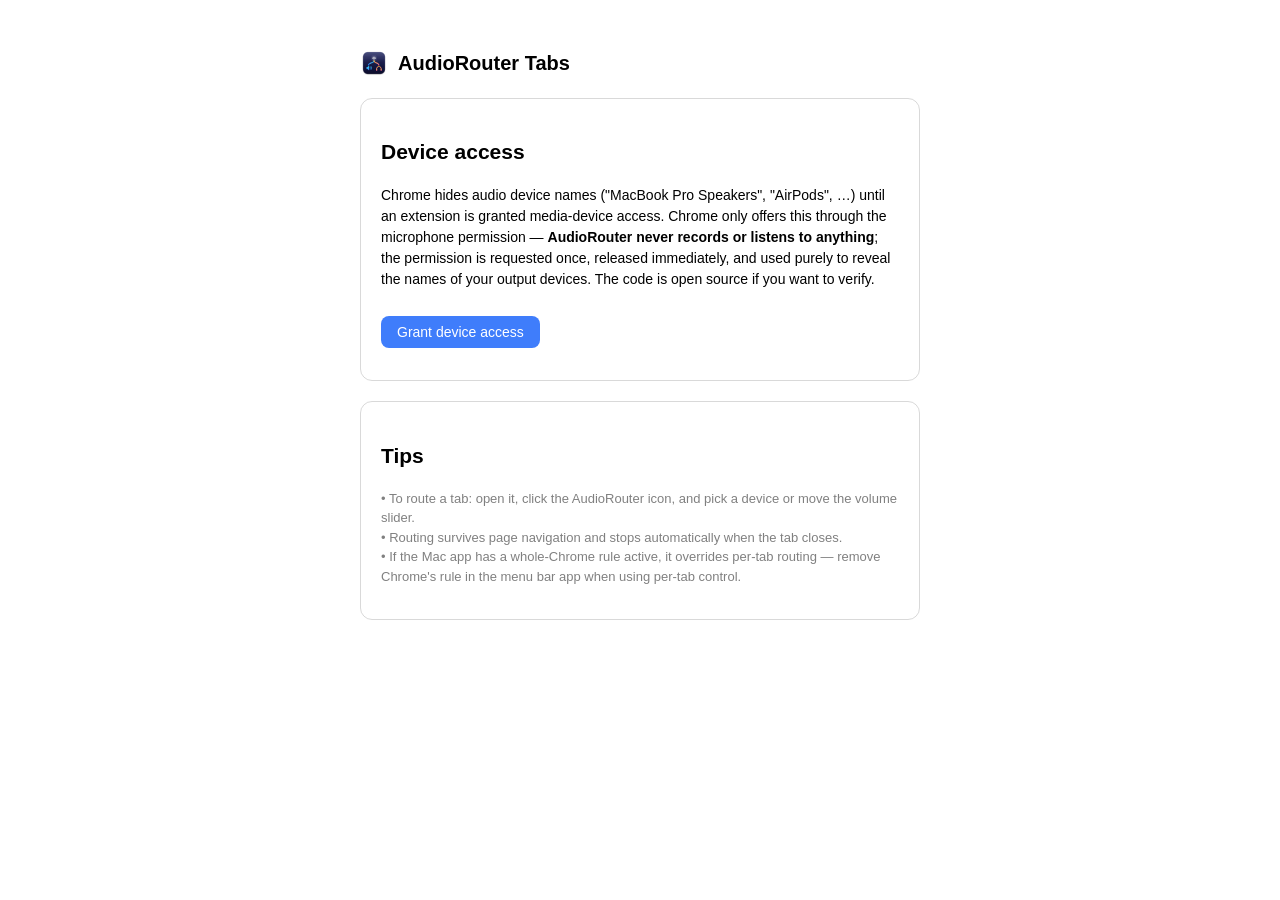
==== chrome-extension/options.html @ 45eea44f "Tri-state playback indicator fix + AudioRouter Tabs Chrome extension (per-tab routing & volume) - Au" ====
<!DOCTYPE html>
<html>
<head>
<meta charset="utf-8">
<title>AudioRouter Tabs — Settings</title>
<style>
  :root { color-scheme: light dark; }
  body {
    font: 14px/1.5 -apple-system, BlinkMacSystemFont, "Segoe UI", sans-serif;
    max-width: 560px;
    margin: 48px auto;
    padding: 0 24px;
  }
  h1 { font-size: 20px; display: flex; align-items: center; gap: 10px; }
  h1 img { width: 28px; height: 28px; }
  .card {
    border: 1px solid rgba(128, 128, 128, 0.3);
    border-radius: 12px;
    padding: 20px;
    margin-top: 20px;
  }
  button {
    border: none;
    border-radius: 8px;
    padding: 8px 16px;
    background: #3f7dfb;
    color: #fff;
    font-size: 14px;
    cursor: pointer;
    margin-top: 12px;
  }
  .status { margin-top: 12px; font-weight: 500; }
  .ok { color: #28a745; }
  .err { color: #e5484d; }
  .muted { color: gray; font-size: 13px; }
</style>
</head>
<body>
<h1><img src="icons/icon48.png" alt="">AudioRouter Tabs</h1>

<div class="card">
  <h2>Device access</h2>
  <p>
    Chrome hides audio device names ("MacBook Pro Speakers", "AirPods", …)
    until an extension is granted media-device access. Chrome only offers this
    through the microphone permission — <strong>AudioRouter never records or
    listens to anything</strong>; the permission is requested once, released
    immediately, and used purely to reveal the names of your output devices.
    The code is open source if you want to verify.
  </p>
  <button id="grant">Grant device access</button>
  <div class="status" id="status"></div>
</div>

<div class="card">
  <h2>Tips</h2>
  <p class="muted">
    • To route a tab: open it, click the AudioRouter icon, and pick a device or move the volume slider.<br>
    • Routing survives page navigation and stops automatically when the tab closes.<br>
    • If the Mac app has a whole-Chrome rule active, it overrides per-tab routing — remove Chrome's rule in the menu bar app when using per-tab control.
  </p>
</div>

<script src="options.js"></script>
</body>
</html>
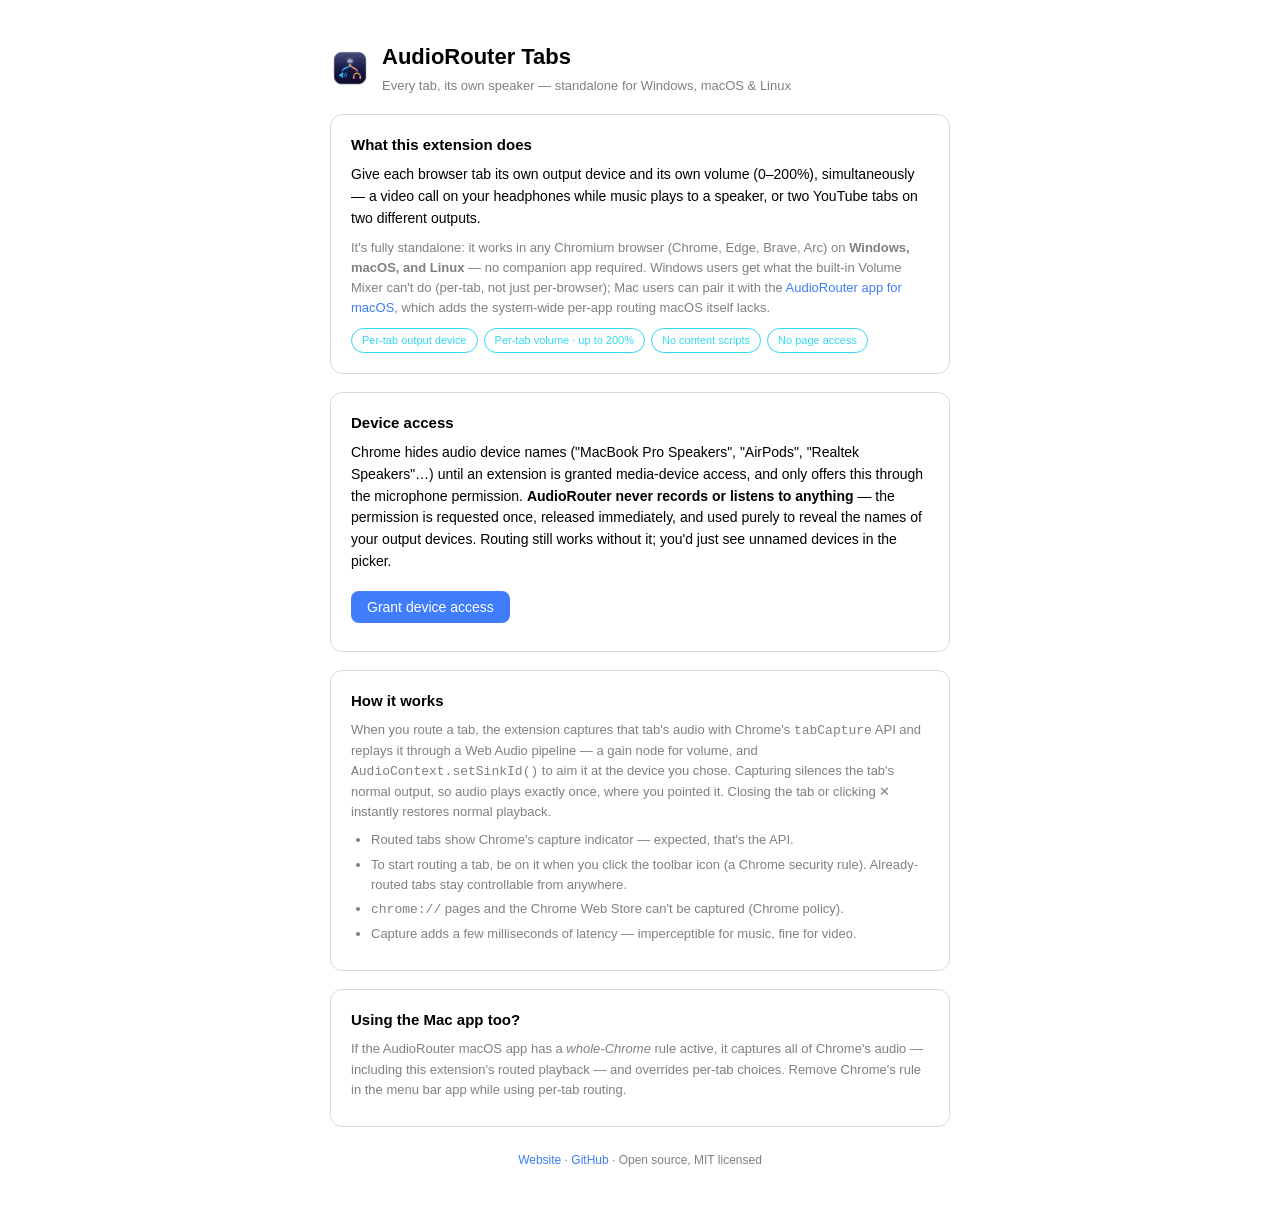
==== commit 508a6d17: "Project website (GitHub Pages), expanded extension settings, cross-platform branding, screenshots - " ====
--- a/chrome-extension/options.html
+++ b/chrome-extension/options.html
@@ -4,62 +4,142 @@
 <meta charset="utf-8">
 <title>AudioRouter Tabs — Settings</title>
 <style>
-  :root { color-scheme: light dark; }
+  :root {
+    color-scheme: light dark;
+    --accent: #3f7dfb;
+    --teal: #34d8f0;
+    --coral: #ff5f96;
+    --border: rgba(128, 128, 128, 0.3);
+  }
   body {
-    font: 14px/1.5 -apple-system, BlinkMacSystemFont, "Segoe UI", sans-serif;
-    max-width: 560px;
-    margin: 48px auto;
+    font: 14px/1.55 -apple-system, BlinkMacSystemFont, "Segoe UI", sans-serif;
+    max-width: 620px;
+    margin: 40px auto 64px;
     padding: 0 24px;
   }
-  h1 { font-size: 20px; display: flex; align-items: center; gap: 10px; }
-  h1 img { width: 28px; height: 28px; }
+  header { display: flex; align-items: center; gap: 12px; margin-bottom: 4px; }
+  header img { width: 40px; height: 40px; }
+  h1 { font-size: 22px; margin: 0; }
+  .tagline { color: gray; font-size: 13px; margin: 2px 0 0; }
   .card {
-    border: 1px solid rgba(128, 128, 128, 0.3);
+    border: 1px solid var(--border);
     border-radius: 12px;
-    padding: 20px;
-    margin-top: 20px;
+    padding: 18px 20px;
+    margin-top: 18px;
   }
+  h2 { font-size: 15px; margin: 0 0 8px; }
+  p { margin: 8px 0; }
+  ul { margin: 8px 0; padding-left: 20px; }
+  li { margin: 4px 0; }
   button {
     border: none;
     border-radius: 8px;
     padding: 8px 16px;
-    background: #3f7dfb;
+    background: var(--accent);
     color: #fff;
     font-size: 14px;
     cursor: pointer;
-    margin-top: 12px;
+    margin-top: 10px;
   }
-  .status { margin-top: 12px; font-weight: 500; }
+  button:disabled { opacity: 0.5; cursor: default; }
+  .status { margin-top: 10px; font-weight: 500; }
   .ok { color: #28a745; }
   .err { color: #e5484d; }
   .muted { color: gray; font-size: 13px; }
+  .pill-row { display: flex; gap: 6px; margin: 10px 0 2px; flex-wrap: wrap; }
+  .pill {
+    font-size: 11px;
+    padding: 3px 10px;
+    border-radius: 99px;
+    border: 1px solid var(--border);
+    color: gray;
+  }
+  .pill.on { border-color: var(--teal); color: var(--teal); }
+  a { color: var(--accent); text-decoration: none; }
+  a:hover { text-decoration: underline; }
+  footer { margin-top: 24px; font-size: 12px; color: gray; text-align: center; }
 </style>
 </head>
 <body>
-<h1><img src="icons/icon48.png" alt="">AudioRouter Tabs</h1>
+<header>
+  <img src="icons/icon48.png" alt="">
+  <div>
+    <h1>AudioRouter Tabs</h1>
+    <p class="tagline">Every tab, its own speaker — standalone for Windows, macOS &amp; Linux</p>
+  </div>
+</header>
+
+<div class="card">
+  <h2>What this extension does</h2>
+  <p>
+    Give each browser tab its own output device and its own volume (0–200%),
+    simultaneously — a video call on your headphones while music plays to a
+    speaker, or two YouTube tabs on two different outputs.
+  </p>
+  <p class="muted">
+    It's fully standalone: it works in any Chromium browser (Chrome, Edge,
+    Brave, Arc) on <strong>Windows, macOS, and Linux</strong> — no companion
+    app required. Windows users get what the built-in Volume Mixer can't do
+    (per-tab, not just per-browser); Mac users can pair it with the
+    <a href="https://github.com/AbhisekGanguly/AudioRouter" target="_blank">AudioRouter app for macOS</a>,
+    which adds the system-wide per-app routing macOS itself lacks.
+  </p>
+  <div class="pill-row">
+    <span class="pill on">Per-tab output device</span>
+    <span class="pill on">Per-tab volume · up to 200%</span>
+    <span class="pill on">No content scripts</span>
+    <span class="pill on">No page access</span>
+  </div>
+</div>
 
 <div class="card">
   <h2>Device access</h2>
   <p>
-    Chrome hides audio device names ("MacBook Pro Speakers", "AirPods", …)
-    until an extension is granted media-device access. Chrome only offers this
-    through the microphone permission — <strong>AudioRouter never records or
-    listens to anything</strong>; the permission is requested once, released
-    immediately, and used purely to reveal the names of your output devices.
-    The code is open source if you want to verify.
+    Chrome hides audio device names ("MacBook Pro Speakers", "AirPods",
+    "Realtek Speakers"…) until an extension is granted media-device access,
+    and only offers this through the microphone permission.
+    <strong>AudioRouter never records or listens to anything</strong> — the
+    permission is requested once, released immediately, and used purely to
+    reveal the names of your output devices. Routing still works without it;
+    you'd just see unnamed devices in the picker.
   </p>
   <button id="grant">Grant device access</button>
   <div class="status" id="status"></div>
 </div>
 
 <div class="card">
-  <h2>Tips</h2>
+  <h2>How it works</h2>
   <p class="muted">
-    • To route a tab: open it, click the AudioRouter icon, and pick a device or move the volume slider.<br>
-    • Routing survives page navigation and stops automatically when the tab closes.<br>
-    • If the Mac app has a whole-Chrome rule active, it overrides per-tab routing — remove Chrome's rule in the menu bar app when using per-tab control.
+    When you route a tab, the extension captures that tab's audio with
+    Chrome's <code>tabCapture</code> API and replays it through a Web Audio
+    pipeline — a gain node for volume, and <code>AudioContext.setSinkId()</code>
+    to aim it at the device you chose. Capturing silences the tab's normal
+    output, so audio plays exactly once, where you pointed it. Closing the tab
+    or clicking ✕ instantly restores normal playback.
+  </p>
+  <ul class="muted">
+    <li>Routed tabs show Chrome's capture indicator — expected, that's the API.</li>
+    <li>To start routing a tab, be on it when you click the toolbar icon (a Chrome security rule). Already-routed tabs stay controllable from anywhere.</li>
+    <li><code>chrome://</code> pages and the Chrome Web Store can't be captured (Chrome policy).</li>
+    <li>Capture adds a few milliseconds of latency — imperceptible for music, fine for video.</li>
+  </ul>
+</div>
+
+<div class="card">
+  <h2>Using the Mac app too?</h2>
+  <p class="muted">
+    If the AudioRouter macOS app has a <em>whole-Chrome</em> rule active, it
+    captures all of Chrome's audio — including this extension's routed
+    playback — and overrides per-tab choices. Remove Chrome's rule in the
+    menu bar app while using per-tab routing.
   </p>
 </div>
+
+<footer>
+  <a href="https://abhisekganguly.github.io/AudioRouter/" target="_blank">Website</a> ·
+  <a href="https://github.com/AbhisekGanguly/AudioRouter" target="_blank">GitHub</a> ·
+  Open source, MIT licensed
+</footer>
 
 <script src="options.js"></script>
 </body>
